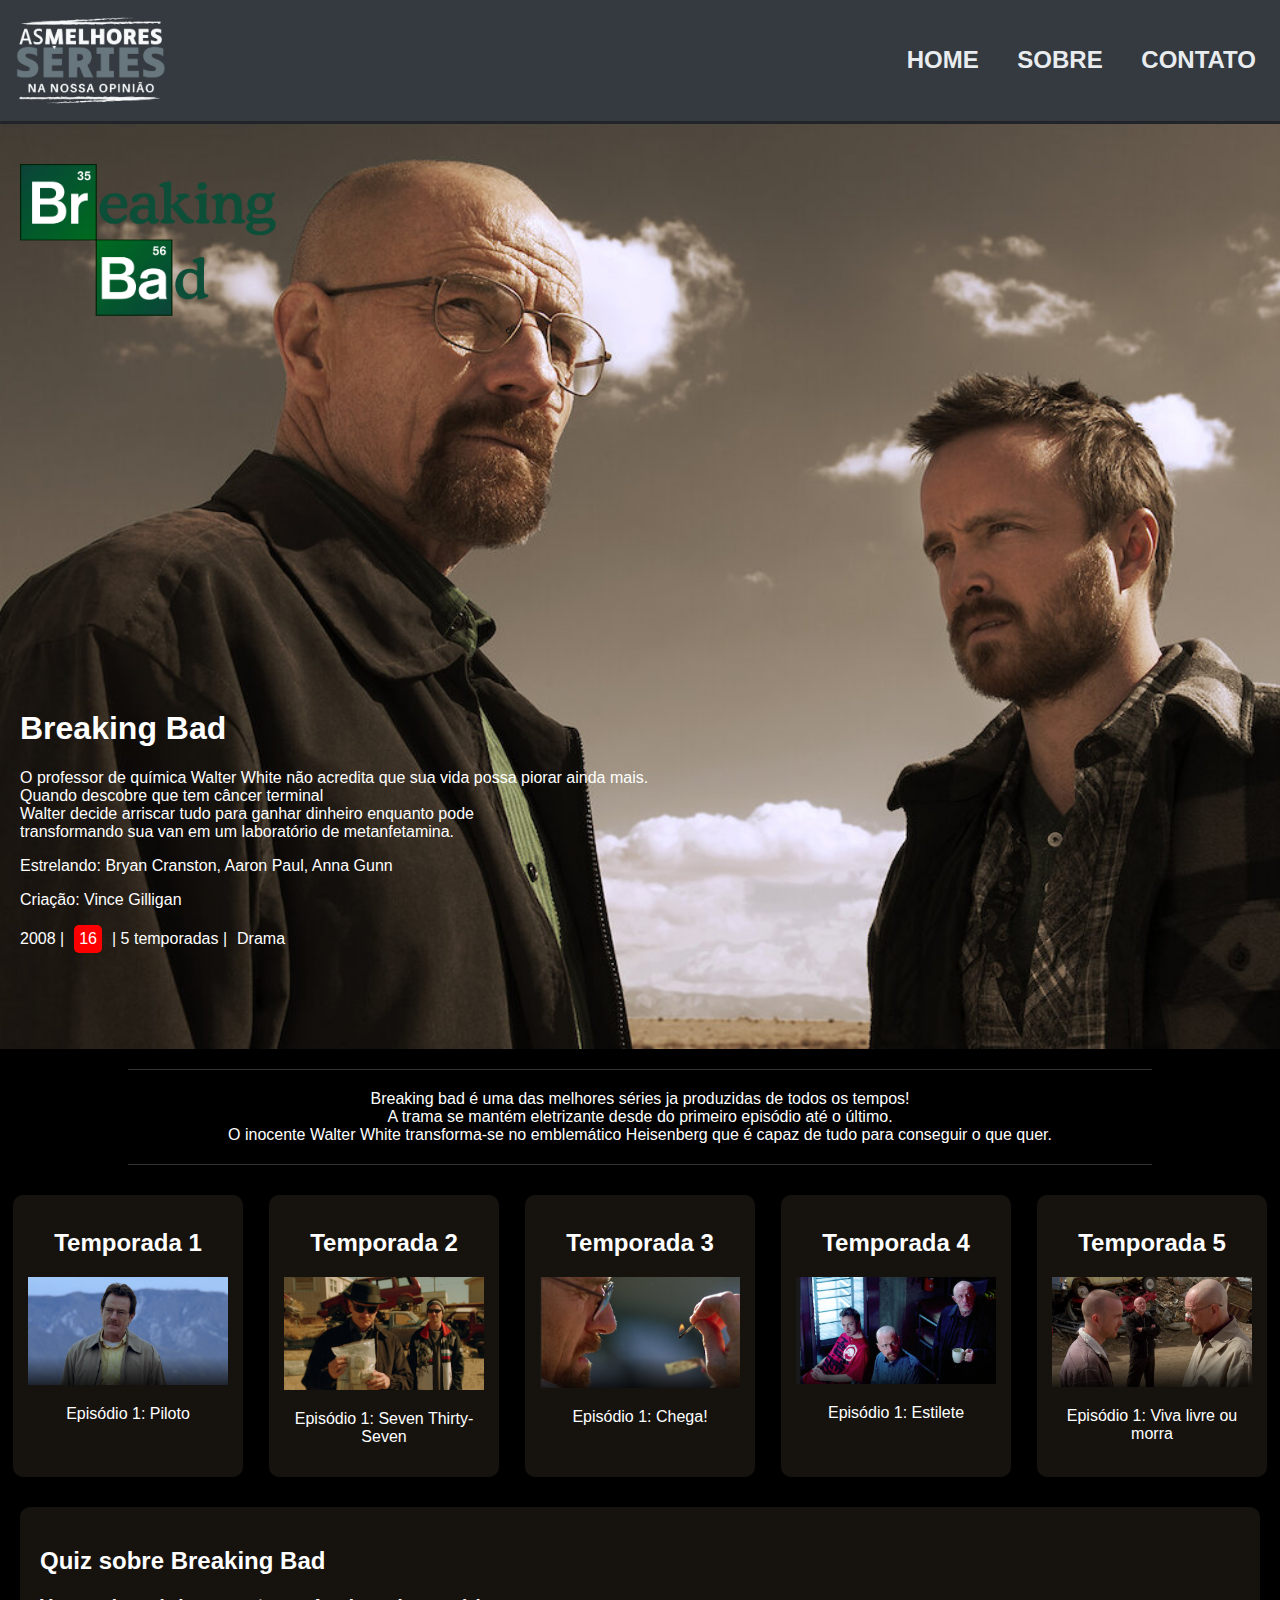
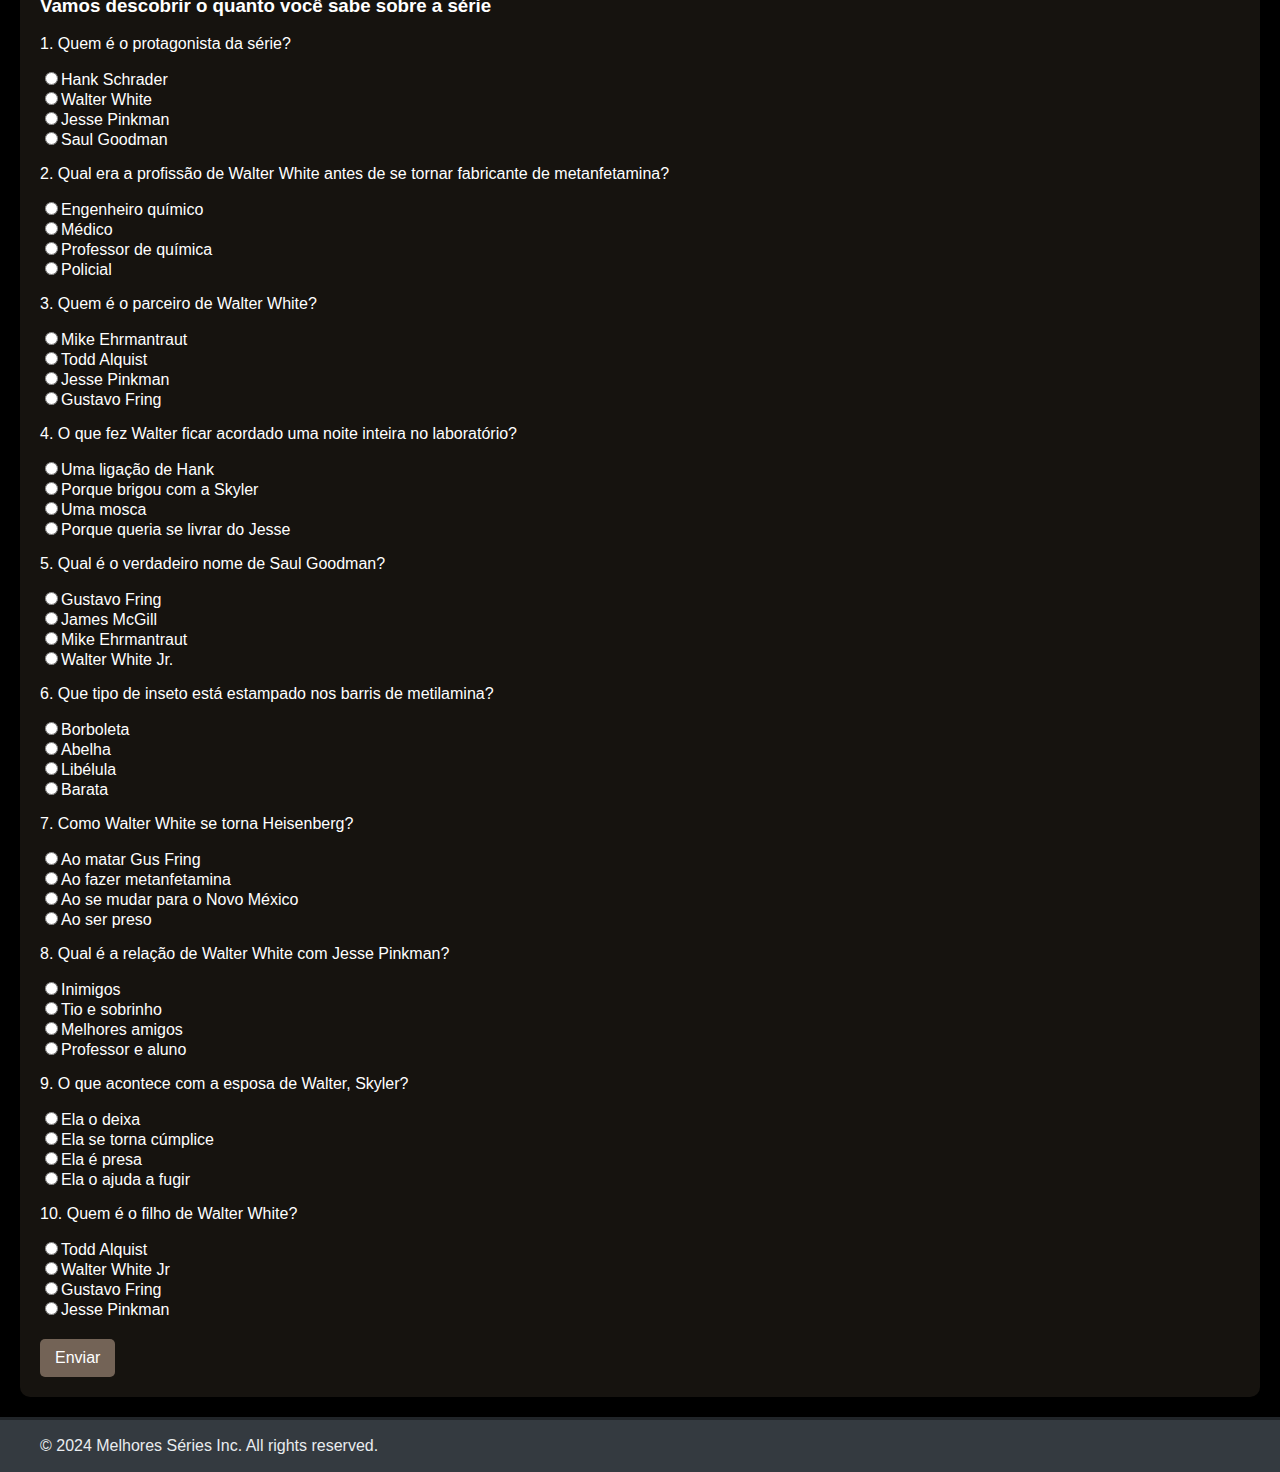
==== breakingbad/index.html @ 2805cfac "Adição da página Breaking Bad" ====
<!DOCTYPE html>
<html lang="pt-BR">
<head>
    <meta charset="UTF-8">
    <meta name="viewport" content="width=device-width, initial-scale=1.0">
    <title>Breaking Bad</title>
    <link rel="stylesheet" href="./styles.css">
</head>
<body>
    <header class="topo">
        <img src="./images/AsMelhoresSeries.png" alt="Logo 'As melhores séries na nossa opinião'">
        <nav class="navbar">
            <ul>
                <li class="home"><a href="#"></a>HOME</li>
                <li class="sobre"><a href="#"></a>SOBRE</li>
                <li class="contato"><a href="#"></a>CONTATO</li>
            </ul>
        </nav>
    </header>
<main>
    <div class="container">
        <div class="serie">
                <img src="./images/BBlogo.png" alt="Breaking Bad logo" class="logo">
            <div class="texto-serie">
                <h1>Breaking Bad</h1>
                <p>O professor de química Walter White não acredita que sua vida possa piorar ainda mais. <br>
                 Quando descobre que tem câncer terminal <br>
                 Walter decide arriscar tudo para ganhar dinheiro enquanto pode <br>
                 transformando sua van em um laboratório de metanfetamina.</p>
                <p>Estrelando: Bryan Cranston, Aaron Paul, Anna Gunn</p>
                <p>Criação: Vince Gilligan</p>
            </div>   
                <div class="info">
                    <span>2008 |</span>
                    <span class="age-rating">16</span>
                    <span>| 5 temporadas |</span>
                    <span>Drama</span>         
                </div>
            </div> 
        </section>
    </div>
    
    <hr>
    <p class="avaliacao">Breaking bad é uma das melhores séries ja produzidas de todos os tempos!<br>
    A trama se mantém eletrizante desde do primeiro episódio até o último. <br>
    O inocente Walter White transforma-se no emblemático Heisenberg que é capaz de tudo para conseguir o que quer. </p>
    <hr>
    
    
    <section class="temporadas">    
        <div class="temporada temporada1">
            <h2>Temporada 1</h2>
            <div class="episodio">
                <a href="https://www.netflix.com/title/70143836" class="link-breakingbad">
                    <img src="./images/T1E1.png" alt="Temporada 1 Episódio 1" class="imagem-episodio">
                    <p>Episódio 1: Piloto</p>
                </a>
            </div>
        </div>
        <div class="temporada temporada2">
            <h2>Temporada 2</h2>
            <div class="episodio">
                <a href="https://www.netflix.com/title/70143836" class="link-breakingbad">
                    <img src="./images/T2E1.jpg" alt="Temporada 2 Episódio 1" class="imagem-episodio">
                    <p>Episódio 1: Seven Thirty-Seven</p>
                </a>
            </div>
        </div>
        <div class="temporada temporada3">
            <h2>Temporada 3</h2>
            <div class="episodio">
                <a href="https://www.netflix.com/title/70143836" class="link-breakingbad">
                    <img src="./images/T3E1.png" alt="Temporada 3 Episódio 1" class="imagem-episodio">
                    <p>Episódio 1: Chega!</p>
                </a>
            </div>
        </div>
        <div class="temporada temporada4">
            <h2>Temporada 4</h2>
            <div class="episodio">
                <a href="https://www.netflix.com/title/70143836" class="link-breakingbad">
                    <img src="./images/T4E1.png" alt="Temporada 4 Episódio 1" class="imagem-episodio">
                    <p>Episódio 1: Estilete</p>
                </a>
            </div>
        </div>
        <div class="temporada temporada5">
            <h2>Temporada 5</h2>
            <div class="episodio">
                <a href="https://www.netflix.com/title/70143836" class="link-breakingbad">
                    <img src="./images/T5E1.png" alt="Temporada 5 Episódio 1" class="imagem-episodio">
                    <p>Episódio 1: Viva livre ou morra</p>
                </a>
            </div>
        </div>
    </section>

    <section>
        <div id="quiz">
            <h2>Quiz sobre Breaking Bad</h2>
            <h3>Vamos descobrir o quanto você sabe sobre a série</h3>
            <form id="quizForm">
                <div>
                    <p>1. Quem é o protagonista da série?</p>
                    <input type="radio" name="question1" value="Hank Schrader">Hank Schrader<br>
                    <input type="radio" name="question1" value="Walter White">Walter White<br>
                    <input type="radio" name="question1" value="Jesse Pinkman">Jesse Pinkman<br>
                    <input type="radio" name="question1" value="Saul Goodman">Saul Goodman<br>
                </div>
        
                <div>
                    <p>2. Qual era a profissão de Walter White antes de se tornar fabricante de metanfetamina?</p>
                    <input type="radio" name="question2" value="Engenheiro">Engenheiro químico<br>
                    <input type="radio" name="question2" value="Médico">Médico<br>
                    <input type="radio" name="question2" value="Professor de química">Professor de química<br>
                    <input type="radio" name="question2" value="Policial">Policial<br>
                </div>
        
                <div>
                    <p>3. Quem é o parceiro de Walter White?</p>
                    <input type="radio" name="question3" value="Mike Ehrmantraut">Mike Ehrmantraut<br>
                    <input type="radio" name="question3" value="Todd Alquist">Todd Alquist<br>
                    <input type="radio" name="question3" value="Jesse Pinkman">Jesse Pinkman<br>
                    <input type="radio" name="question3" value="Gustavo Fring">Gustavo Fring<br>
                </div>
        
                <div>
                    <p>4. O que fez Walter ficar acordado uma noite inteira no laboratório?</p>
                    <input type="radio" name="question4" value="Fábrica de Metanfetamina">Uma ligação de Hank<br>
                    <input type="radio" name="question4" value="Casa do Walter">Porque brigou com a Skyler<br>
                    <input type="radio" name="question4" value="Lab do Gus">Uma mosca<br>
                    <input type="radio" name="question4" value="Escola">Porque queria se livrar do Jesse<br>
                </div>
        
                <div>
                    <p>5. Qual é o verdadeiro nome de Saul Goodman?</p>
                    <input type="radio" name="question5" value="Gustavo Fring">Gustavo Fring<br>
                    <input type="radio" name="question5" value="James McGill">James McGill<br>
                    <input type="radio" name="question5" value="Mike Ehrmantraut">Mike Ehrmantraut<br>
                    <input type="radio" name="question5" value="Walter White Jr.">Walter White Jr.<br>
                </div>
        
                <div>
                    <p>6. Que tipo de inseto está estampado nos barris de metilamina?</p>
                    <input type="radio" name="question6" value="Borboleta">Borboleta<br>
                    <input type="radio" name="question6" value="Abelha">Abelha<br>
                    <input type="radio" name="question6" value="Libélula">Libélula<br>
                    <input type="radio" name="question6" value="Barata">Barata<br>
                </div>
        
                <div>
                    <p>7. Como Walter White se torna Heisenberg?</p>
                    <input type="radio" name="question7" value="Ao matar Gus Fring">Ao matar Gus Fring<br>
                    <input type="radio" name="question7" value="Ao fazer metanfetamina">Ao fazer metanfetamina<br>
                    <input type="radio" name="question7" value="Ao se mudar para o Novo México">Ao se mudar para o Novo México<br>
                    <input type="radio" name="question7" value="Ao ser preso">Ao ser preso<br>
                </div>
        
                <div>
                    <p>8. Qual é a relação de Walter White com Jesse Pinkman?</p>
                    <input type="radio" name="question8" value="Inimigos">Inimigos<br>
                    <input type="radio" name="question8" value="Tio e sobrinho">Tio e sobrinho<br>
                    <input type="radio" name="question8" value="Melhores amigos">Melhores amigos<br>
                    <input type="radio" name="question8" value="Professor e aluno">Professor e aluno<br>
                </div>
        
                <div>
                    <p>9. O que acontece com a esposa de Walter, Skyler?</p>
                    <input type="radio" name="question9" value="Ela o deixa">Ela o deixa<br>
                    <input type="radio" name="question9" value="Ela se torna cúmplice">Ela se torna cúmplice<br>
                    <input type="radio" name="question9" value="Ela é presa">Ela é presa<br>
                    <input type="radio" name="question9" value="Ela o ajuda a fugir">Ela o ajuda a fugir<br>
                </div>
        
                <div>
                    <p>10. Quem é o filho de Walter White?</p>
                    <input type="radio" name="question10" value="Todd Alquist">Todd Alquist<br>
                    <input type="radio" name="question10" value="Walter White Jr">Walter White Jr<br>
                    <input type="radio" name="question10" value="Gustavo Fring">Gustavo Fring<br>
                    <input type="radio" name="question10" value="Jesse Pinkman">Jesse Pinkman<br>
                </div>
        
                <button type="button" onclick="submitQuiz()">Enviar</button>
            </form>
            <div id="result"></div>
        </div>
    </section>
</main>
    <footer class="rodape">
        <p>&copy; 2024 Melhores Séries Inc. All rights reserved.</p>
    </footer>
    <script src="./script.js"></script>
</body>
</html>
---- breakingbad/styles.css ----
body {
    margin: 0;
    padding: 0;
    font-family: Verdana, Geneva, Tahoma, sans-serif;
    background-color: black;
}

a {
    text-decoration: none;
    color: inherit;
}

.topo {
    width: 100%;
    height: auto; /* Ajustado para auto */
    background-color: #343a40;
    display: flex;
    align-items: center;
    justify-content: space-between;
    border-bottom: 3px solid #212529;
    box-shadow: 0 4px 6px #343a40;
    padding: 1rem; /* Adicionado padding */
}

.topo img {
    width: 15%;
    max-width: 150px; /* Limitar a largura */
}

ul {
    margin-right: 2.5rem;
    font-size: 1.5rem;
    font-weight: bold;
    color: #e9ecef;
}

li {
    list-style-type: none;
    display: inline-block;
    margin-left: 2rem;
    cursor: pointer;
    transition: font-size 0.3s ease;
}

li:hover {
    font-size: 2rem;
}

.container {
    position: relative; 
    z-index: 1; 
}

.container::before {
    content: "";
    position: absolute;
    top: 0;
    left: 0;
    width: 100%;
    height: 100%;
    opacity: 0.5; 
    z-index: -1;
}

.info {
    display: flex;
    gap: 10px;
    align-items: center;
    margin-bottom: 1rem;
    text-align: left;
    color: #fff;
}

.age-rating {
    background-color: red;
    padding: 5px;
    border-radius: 5px;
    color: #fff;
}

.logo {
    max-width: 20%; 
    height: auto;
    margin-bottom: 290px;
}

.imagem-episodio {
    max-width: 100%;
    height: auto;
}

.serie {
    background-image: url('./images/fundobb.jpg'); 
    background-size: cover; 
    height: auto; /* Ajustado para auto */
    width: 100%;
    background-position: center; 
    background-repeat: no-repeat; 
    padding: 40px 20px 80px; 
    color: white; 
}

.texto-serie {
    margin-top: 2rem; 
    color: white;
    margin-top: 100px;
}

hr {
    border: none; 
    height: 1px; 
    background-color: rgba(255, 255, 255, 0.2); 
    width: 80%; 
    margin: 20px auto; 
    position: relative;
}

.avaliacao {
    text-align: center;
    color: #fff;
}

.temporadas {
    display: flex;
    flex-wrap: wrap; 
    justify-content: space-around; 
    margin: 20px 0; 
}

.temporada {
    background-color: rgba(27, 24, 19, 0.8); 
    border-radius: 10px; 
    padding: 15px; 
    margin: 10px; 
    width: 200px; 
    text-align: center; 
    position: relative; 
    overflow: hidden; 
    transition: transform 0.3s ease, box-shadow 0.3s ease; 
}

.temporada:hover {
    transform: scale(1.2); 
    box-shadow: 0 4px 20px rgba(0, 0, 0, 0.5); 
}

.temporada h2, .temporada p {
    color: #fff; 
    transition: opacity 0.3s ease; 
}

#quiz {
    background-color: rgba(27, 24, 19, 0.8); 
    border-radius: 10px; 
    padding: 20px; 
    margin: 20px; 
    color: #fff; 
    box-shadow: 0 4px 10px rgba(0, 0, 0, 0.5);
}

button {
    background-color: #736356; 
    color: white;
    border: none;
    margin-top: 20px;
    padding: 10px 15px;
    border-radius: 5px;
    cursor: pointer;
    font-size: 16px;
    transition: background-color 0.3s ease;
}

button:hover {
    background-color: #BFB4AF; 
    color: black;
}

.rodape {
    height: auto;
    background-color: #343a40;
    border-top: 3px solid #212529;
    padding: 1px;
    display: flex;
    align-items: center;
    padding-left: 2.5rem;
    color: #e9ecef;
}

/* Media Query */
@media (max-width: 540px) {
    .topo {
        flex-direction: column;
        height: auto; 
    }
    
    .topo img {
        width: 50%;
        margin-left: 0;
    }
    
    ul {
        font-size: 0.7rem;
        margin-right: 1rem;
    }

    li {
        margin-left: 1.3px;
        font-size: 0.9rem; 
    }

    .rodape {
        font-size: 0.6rem;
        padding-left: 1rem;
    }

    .temporada {
        width: 100%; /* Ajuste para ocupar a largura total em telas pequenas */
    }
}
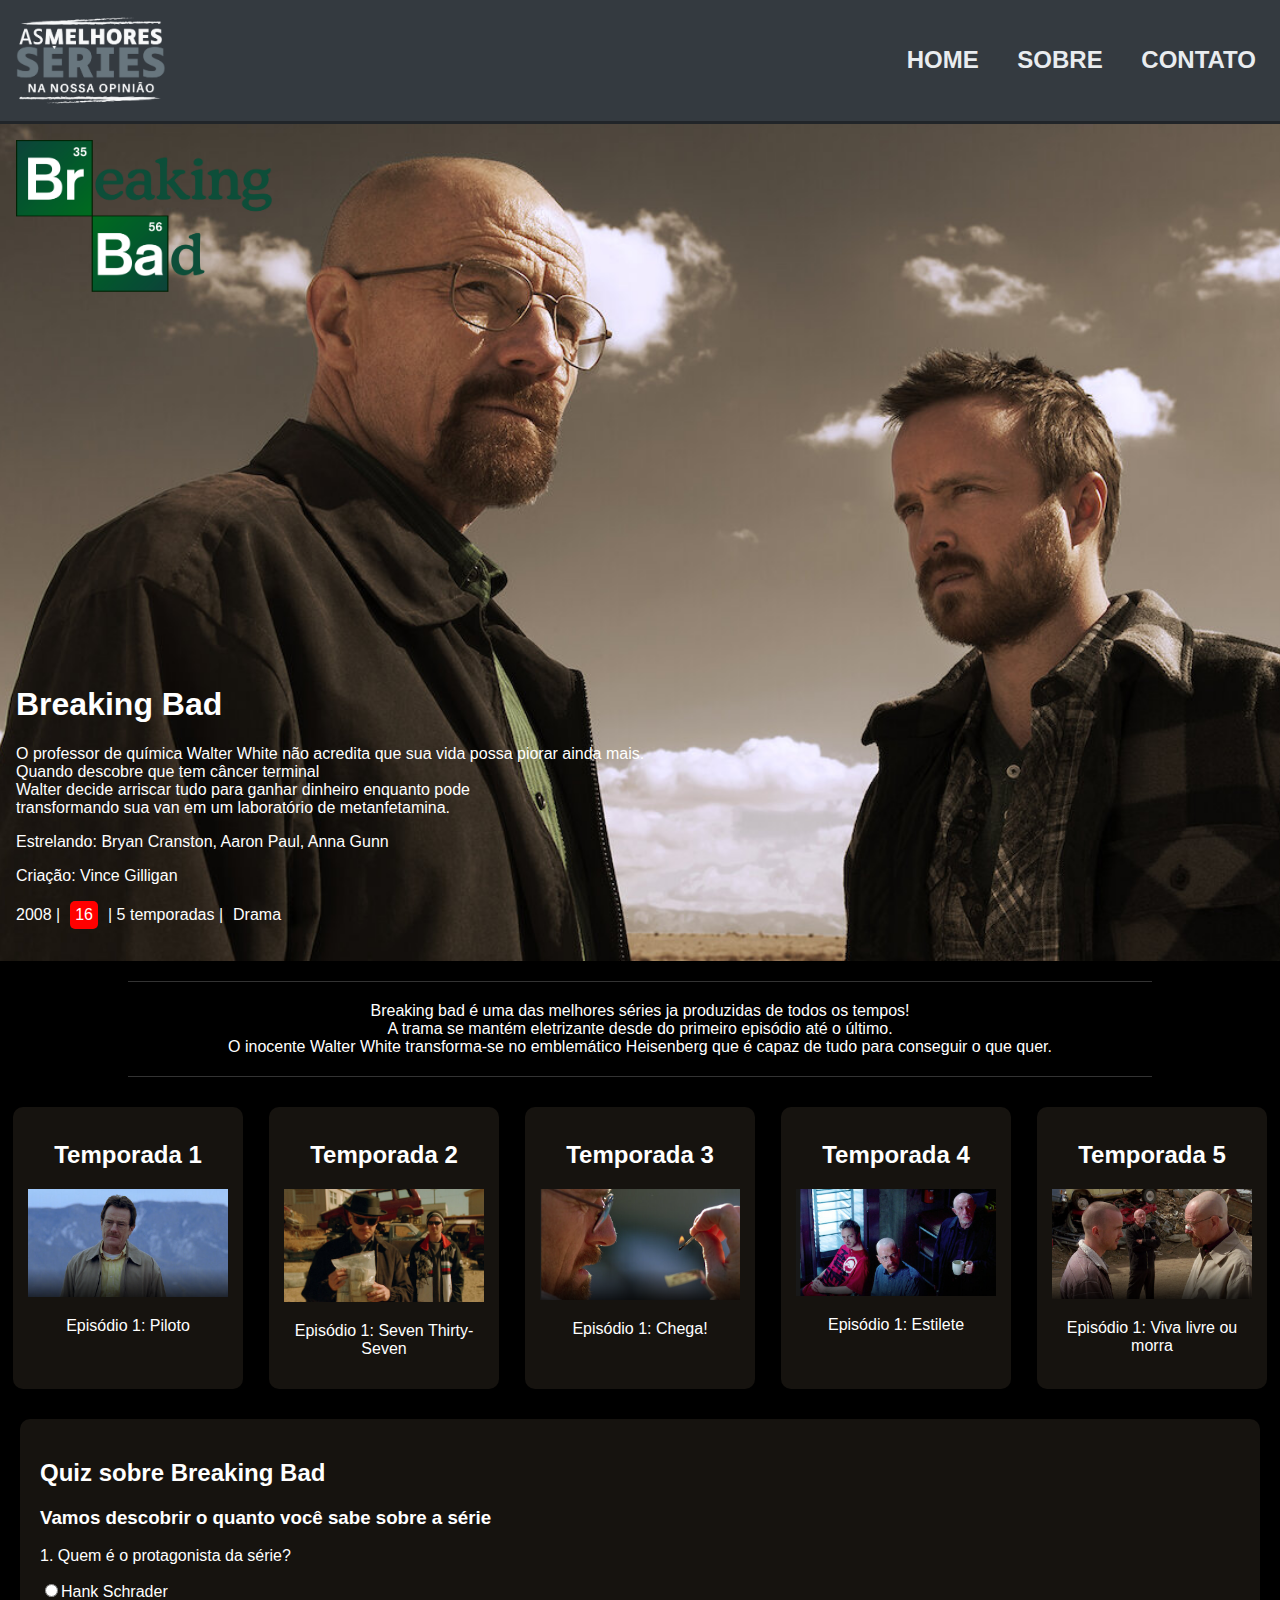
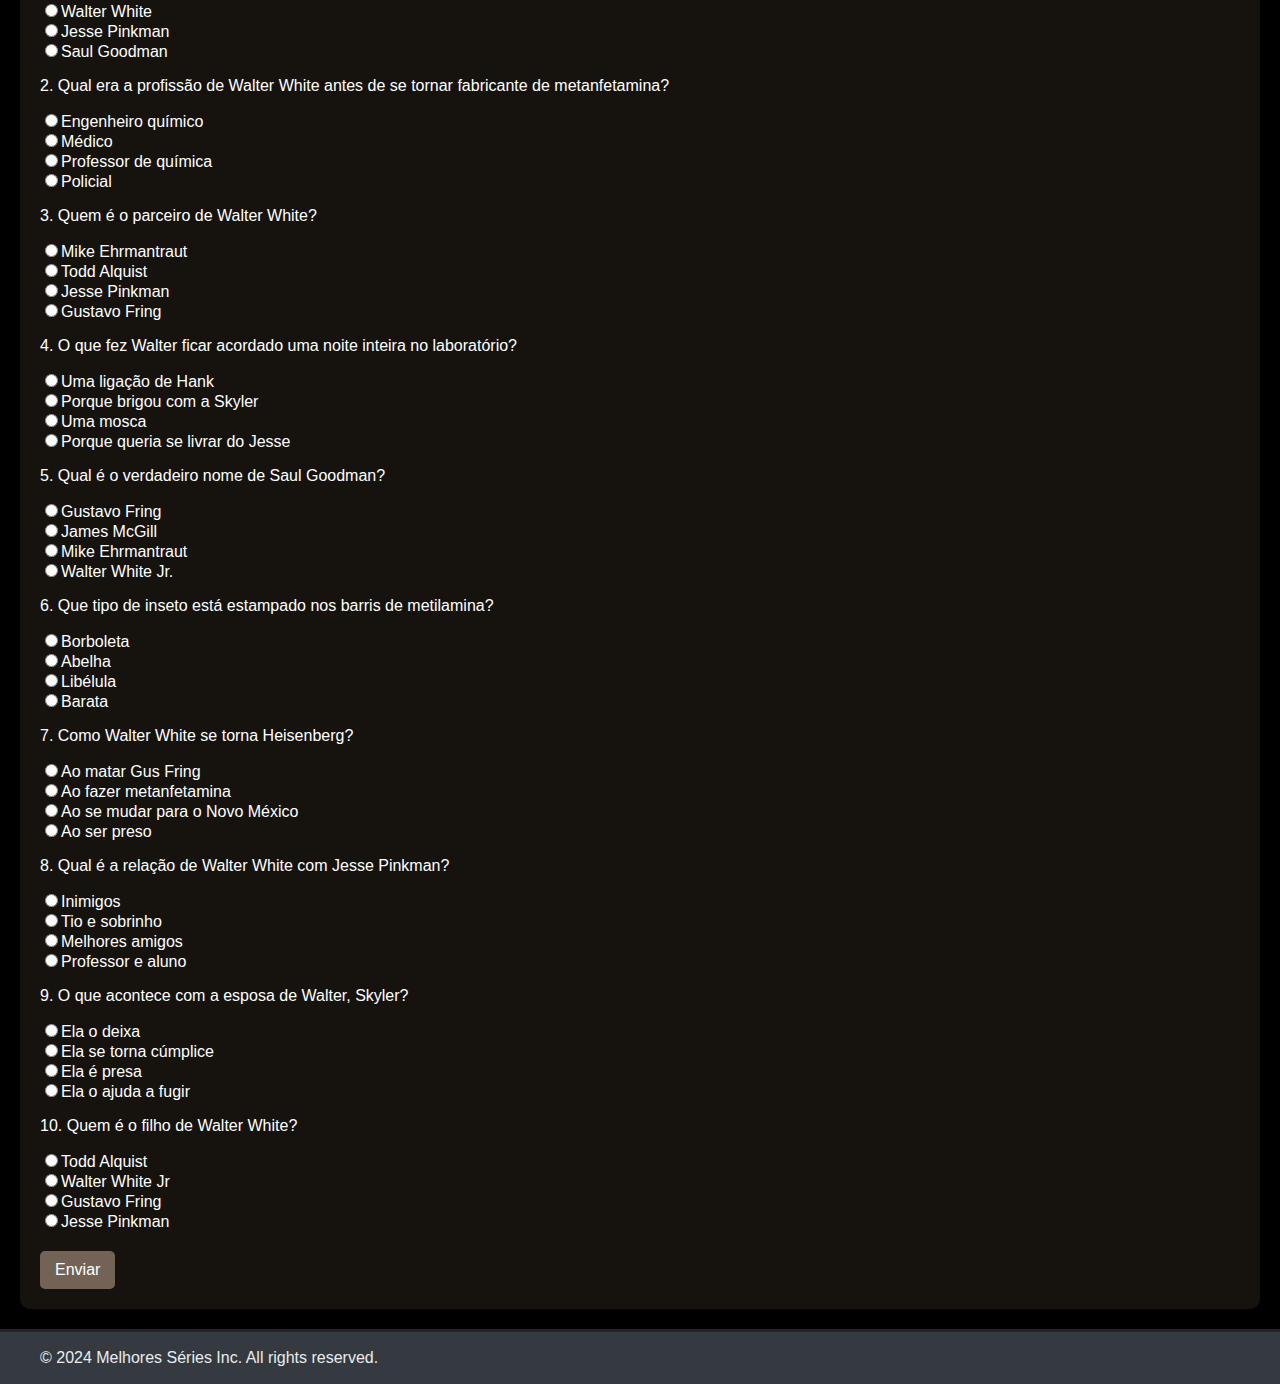
==== commit d17a503c: "Ajuste no quiz e nos links" ====
--- a/breakingbad/index.html
+++ b/breakingbad/index.html
@@ -11,9 +11,9 @@
         <img src="./images/AsMelhoresSeries.png" alt="Logo 'As melhores séries na nossa opinião'">
         <nav class="navbar">
             <ul>
-                <li class="home"><a href="#"></a>HOME</li>
-                <li class="sobre"><a href="#"></a>SOBRE</li>
-                <li class="contato"><a href="#"></a>CONTATO</li>
+                <li class="home"><a href="../Home/index.html">HOME</a></li>
+                <li class="sobre"><a href="../Sobre/index.html">SOBRE</a></li>
+                <li class="contato"><a href="../Contato/contato.html">CONTATO</a></li>
             </ul>
         </nav>
     </header>
@@ -51,7 +51,7 @@
         <div class="temporada temporada1">
             <h2>Temporada 1</h2>
             <div class="episodio">
-                <a href="https://www.netflix.com/title/70143836" class="link-breakingbad">
+                <a href="https://www.netflix.com/title/70143836" target="_blank" class="link-breakingbad">
                     <img src="./images/T1E1.png" alt="Temporada 1 Episódio 1" class="imagem-episodio">
                     <p>Episódio 1: Piloto</p>
                 </a>
@@ -60,7 +60,7 @@
         <div class="temporada temporada2">
             <h2>Temporada 2</h2>
             <div class="episodio">
-                <a href="https://www.netflix.com/title/70143836" class="link-breakingbad">
+                <a href="https://www.netflix.com/title/70143836" target="_blank" class="link-breakingbad">
                     <img src="./images/T2E1.jpg" alt="Temporada 2 Episódio 1" class="imagem-episodio">
                     <p>Episódio 1: Seven Thirty-Seven</p>
                 </a>
@@ -69,7 +69,7 @@
         <div class="temporada temporada3">
             <h2>Temporada 3</h2>
             <div class="episodio">
-                <a href="https://www.netflix.com/title/70143836" class="link-breakingbad">
+                <a href="https://www.netflix.com/title/70143836" target="_blank" class="link-breakingbad">
                     <img src="./images/T3E1.png" alt="Temporada 3 Episódio 1" class="imagem-episodio">
                     <p>Episódio 1: Chega!</p>
                 </a>
@@ -78,7 +78,7 @@
         <div class="temporada temporada4">
             <h2>Temporada 4</h2>
             <div class="episodio">
-                <a href="https://www.netflix.com/title/70143836" class="link-breakingbad">
+                <a href="https://www.netflix.com/title/70143836" target="_blank" class="link-breakingbad">
                     <img src="./images/T4E1.png" alt="Temporada 4 Episódio 1" class="imagem-episodio">
                     <p>Episódio 1: Estilete</p>
                 </a>
@@ -87,7 +87,7 @@
         <div class="temporada temporada5">
             <h2>Temporada 5</h2>
             <div class="episodio">
-                <a href="https://www.netflix.com/title/70143836" class="link-breakingbad">
+                <a href="https://www.netflix.com/title/70143836" target="_blank" class="link-breakingbad">
                     <img src="./images/T5E1.png" alt="Temporada 5 Episódio 1" class="imagem-episodio">
                     <p>Episódio 1: Viva livre ou morra</p>
                 </a>
@@ -126,10 +126,10 @@
         
                 <div>
                     <p>4. O que fez Walter ficar acordado uma noite inteira no laboratório?</p>
-                    <input type="radio" name="question4" value="Fábrica de Metanfetamina">Uma ligação de Hank<br>
-                    <input type="radio" name="question4" value="Casa do Walter">Porque brigou com a Skyler<br>
-                    <input type="radio" name="question4" value="Lab do Gus">Uma mosca<br>
-                    <input type="radio" name="question4" value="Escola">Porque queria se livrar do Jesse<br>
+                    <input type="radio" name="question4" value="Uma ligação de Hank">Uma ligação de Hank<br>
+                    <input type="radio" name="question4" value="Porque brigou com a Skyler">Porque brigou com a Skyler<br>
+                    <input type="radio" name="question4" value="Uma mosca">Uma mosca<br>
+                    <input type="radio" name="question4" value="Porque queria se livrar do Jesse">Porque queria se livrar do Jesse<br>
                 </div>
         
                 <div>
--- a/breakingbad/styles.css
+++ b/breakingbad/styles.css
@@ -3,6 +3,7 @@
     padding: 0;
     font-family: Verdana, Geneva, Tahoma, sans-serif;
     background-color: black;
+    width: 100%;
 }
 
 a {
@@ -12,19 +13,19 @@
 
 .topo {
     width: 100%;
-    height: auto; /* Ajustado para auto */
+    height: auto; 
     background-color: #343a40;
     display: flex;
     align-items: center;
     justify-content: space-between;
     border-bottom: 3px solid #212529;
     box-shadow: 0 4px 6px #343a40;
-    padding: 1rem; /* Adicionado padding */
+    padding: 1rem; 
 }
 
 .topo img {
     width: 15%;
-    max-width: 150px; /* Limitar a largura */
+    max-width: 150px; 
 }
 
 ul {
@@ -47,6 +48,7 @@
 }
 
 .container {
+    width: 100%;
     position: relative; 
     z-index: 1; 
 }
@@ -92,11 +94,11 @@
 .serie {
     background-image: url('./images/fundobb.jpg'); 
     background-size: cover; 
-    height: auto; /* Ajustado para auto */
+    height: auto; 
     width: 100%;
     background-position: center; 
     background-repeat: no-repeat; 
-    padding: 40px 20px 80px; 
+    padding: 1rem ;
     color: white; 
 }
 
@@ -186,18 +188,22 @@
     color: #e9ecef;
 }
 
-/* Media Query */
+
 @media (max-width: 540px) {
+
     .topo {
-        flex-direction: column;
-        height: auto; 
-    }
-    
+        height: 5rem;
+    }
+
     .topo img {
-        width: 50%;
-        margin-left: 0;
-    }
-    
+        width: 20%;
+        margin-left: 1rem;
+    }
+
+    .container {
+        height: auto;
+    }
+
     ul {
         font-size: 0.7rem;
         margin-right: 1rem;
@@ -205,15 +211,29 @@
 
     li {
         margin-left: 1.3px;
-        font-size: 0.9rem; 
+    }
+
+    .home:hover {
+        font-size: 0.9rem;
+    }
+
+    .sobre:hover {
+        font-size: 0.9rem;
+    }
+
+    .contato:hover {
+        font-size: 0.9rem;
+    }
+
+    .temporada {
+        width: 100%; /* Ajuste para ocupar a largura total em telas pequenas */
     }
 
     .rodape {
+        height: auto;
         font-size: 0.6rem;
         padding-left: 1rem;
     }
 
-    .temporada {
-        width: 100%; /* Ajuste para ocupar a largura total em telas pequenas */
-    }
-}
+}
+
